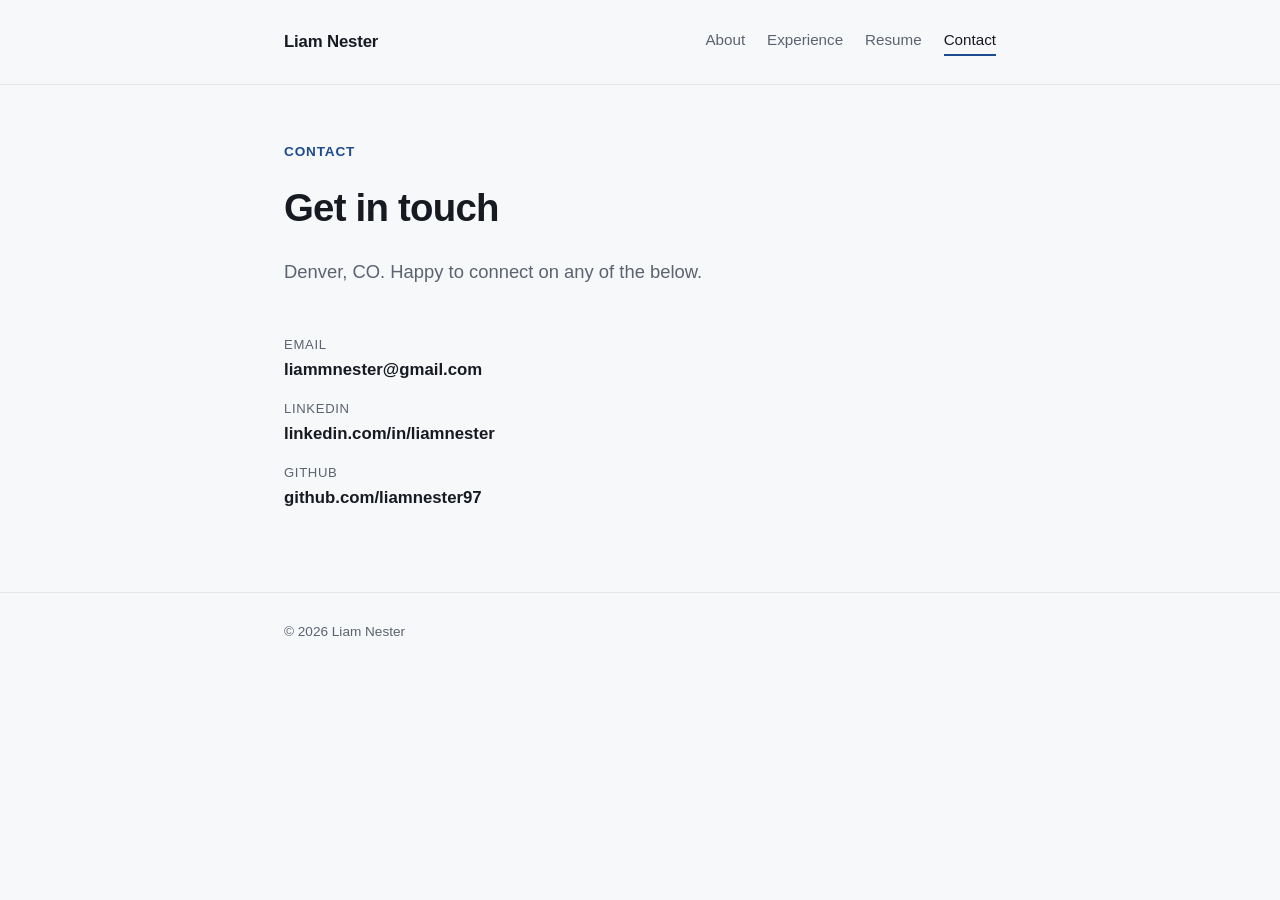
==== contact.html @ c3072cc1 "Initial GitHub Pages site" ====
<!DOCTYPE html>
<html lang="en">
<head>
  <meta charset="UTF-8" />
  <meta name="viewport" content="width=device-width, initial-scale=1.0" />
  <title>Contact — Liam Nester</title>
  <link rel="icon" href="data:image/svg+xml,%3Csvg xmlns=%27http://www.w3.org/2000/svg%27 viewBox=%270 0 100 100%27%3E%3Crect width=%27100%27 height=%27100%27 rx=%2720%27 fill=%27%231d4b8f%27/%3E%3Ctext x=%2750%27 y=%2768%27 font-family=%27Arial,Helvetica,sans-serif%27 font-size=%2752%27 font-weight=%27700%27 fill=%27white%27 text-anchor=%27middle%27%3ELN%3C/text%3E%3C/svg%3E" />
  <link rel="stylesheet" href="style.css" />
</head>
<body>
  <header class="site-header">
    <div class="wrap">
      <a class="brand" href="index.html">Liam Nester</a>
      <nav class="main-nav">
        <a href="index.html">About</a>
        <a href="projects.html">Experience</a>
        <a href="resume.html">Resume</a>
        <a href="contact.html" class="active">Contact</a>
      </nav>
    </div>
  </header>

  <main>
    <div class="wrap">
      <p class="eyebrow">Contact</p>
      <h1>Get in touch</h1>
      <p class="lede">Denver, CO. Happy to connect on any of the below.</p>

      <section>
        <ul class="contact-list">
          <li>
            <span class="label">Email</span>
            <a href="mailto:liammnester@gmail.com">liammnester@gmail.com</a>
          </li>
          <li>
            <span class="label">LinkedIn</span>
            <a href="https://www.linkedin.com/in/liamnester/" target="_blank" rel="noopener">linkedin.com/in/liamnester</a>
          </li>
          <li>
            <span class="label">GitHub</span>
            <a href="https://github.com/liamnester97" target="_blank" rel="noopener">github.com/liamnester97</a>
          </li>
        </ul>
      </section>
    </div>
  </main>

  <footer class="site-footer">
    <div class="wrap">&copy; 2026 Liam Nester</div>
  </footer>
</body>
</html>
---- style.css ----
:root {
  --bg: #f7f8fa;
  --surface: #ffffff;
  --text: #171a21;
  --text-muted: #5b6270;
  --border: #e2e5ea;
  --accent: #1d4b8f;
  --accent-soft: #e4ecf8;
  --max-width: 760px;
}

@media (prefers-color-scheme: dark) {
  :root {
    --bg: #12141a;
    --surface: #191c24;
    --text: #edeff3;
    --text-muted: #9aa0ac;
    --border: #272b35;
    --accent: #6ea3ec;
    --accent-soft: #1c2635;
  }
}

* { box-sizing: border-box; }

html { scroll-behavior: smooth; }

body {
  margin: 0;
  font-family: -apple-system, BlinkMacSystemFont, "Segoe UI", Helvetica, Arial, sans-serif;
  background: var(--bg);
  color: var(--text);
  line-height: 1.6;
  -webkit-font-smoothing: antialiased;
}

.wrap {
  max-width: var(--max-width);
  margin: 0 auto;
  padding: 0 24px;
}

header.site-header {
  border-bottom: 1px solid var(--border);
  padding: 28px 0;
}

header.site-header .wrap {
  display: flex;
  align-items: center;
  justify-content: space-between;
  flex-wrap: wrap;
  gap: 12px;
}

.brand {
  font-weight: 700;
  font-size: 1.05rem;
  text-decoration: none;
  color: var(--text);
  letter-spacing: -0.01em;
}

nav.main-nav {
  display: flex;
  gap: 22px;
}

nav.main-nav a {
  text-decoration: none;
  color: var(--text-muted);
  font-size: 0.95rem;
  font-weight: 500;
  padding-bottom: 2px;
  border-bottom: 2px solid transparent;
  transition: color 0.15s ease, border-color 0.15s ease;
}

nav.main-nav a:hover {
  color: var(--text);
}

nav.main-nav a.active {
  color: var(--text);
  border-bottom-color: var(--accent);
}

main {
  padding: 56px 0 80px;
}

h1 {
  font-size: 2.4rem;
  letter-spacing: -0.02em;
  margin: 0 0 6px;
}

.eyebrow {
  color: var(--accent);
  font-weight: 600;
  font-size: 0.85rem;
  text-transform: uppercase;
  letter-spacing: 0.06em;
  margin: 0 0 14px;
}

.lede {
  font-size: 1.15rem;
  color: var(--text-muted);
  max-width: 58ch;
}

/* Editorial hero (About page) */
.hero {
  display: flex;
  align-items: center;
  gap: 36px;
  padding-top: 8px;
}

.hero-photo {
  flex: 0 0 auto;
  width: 112px;
  height: 112px;
  border-radius: 50%;
  background: var(--accent-soft);
  border: 1px solid var(--border);
  overflow: hidden;
}

.hero-photo img {
  width: 100%;
  height: 100%;
  object-fit: cover;
  display: block;
}

.hero-text h1 {
  font-size: 3rem;
  line-height: 1.05;
  margin-bottom: 10px;
}

.hero-role {
  color: var(--accent);
  font-weight: 600;
  font-size: 1.05rem;
  margin: 0 0 12px;
}

.hero-text .lede {
  margin: 0;
}

@media (max-width: 560px) {
  .hero { gap: 20px; }
  .hero-photo { width: 84px; height: 84px; }
  .hero-text h1 { font-size: 2.2rem; }
}

/* Education rows (lighter than .card) */
.edu-row {
  display: flex;
  align-items: baseline;
  justify-content: space-between;
  gap: 16px;
  padding: 14px 0;
  border-bottom: 1px solid var(--border);
}

.edu-row:last-child { border-bottom: none; }

.edu-row h3 {
  margin: 0;
  font-size: 1rem;
  font-weight: 600;
}

.edu-row .meta {
  color: var(--text-muted);
  font-size: 0.88rem;
  text-align: right;
  white-space: nowrap;
}

@media (max-width: 560px) {
  .edu-row { flex-direction: column; gap: 2px; }
  .edu-row .meta { text-align: left; }
}

.edu-row--stacked {
  flex-direction: column;
  align-items: stretch;
  gap: 10px;
}

.edu-row-top {
  display: flex;
  align-items: baseline;
  justify-content: space-between;
  gap: 16px;
}

.edu-row-top .meta {
  text-align: right;
  white-space: nowrap;
}

.edu-row--stacked .pill-row { margin-top: 0; }

@media (max-width: 560px) {
  .edu-row-top { flex-direction: column; gap: 2px; }
  .edu-row-top .meta { text-align: left; }
}

/* Timeline (Experience page) */
.timeline {
  position: relative;
  padding-left: 28px;
}

.timeline::before {
  content: "";
  position: absolute;
  left: 5px;
  top: 6px;
  bottom: 6px;
  width: 2px;
  background: var(--border);
}

.timeline-item {
  position: relative;
  margin-bottom: 40px;
}

.timeline-item:last-child { margin-bottom: 0; }

.timeline-item::before {
  content: "";
  position: absolute;
  left: -28px;
  top: 6px;
  width: 12px;
  height: 12px;
  border-radius: 50%;
  background: var(--accent);
  border: 2px solid var(--bg);
  box-shadow: 0 0 0 2px var(--accent);
}

.timeline-date {
  color: var(--accent);
  font-weight: 600;
  font-size: 0.85rem;
  text-transform: uppercase;
  letter-spacing: 0.05em;
  margin: 0 0 8px;
}

/* Compact education milestones within the timeline */
.timeline-item--edu::before {
  width: 8px;
  height: 8px;
  left: -26px;
  top: 8px;
  background: var(--bg);
  border: 2px solid var(--accent);
  box-shadow: none;
}

.timeline-item--edu {
  margin-bottom: 24px;
}

.timeline-edu-row {
  display: flex;
  align-items: baseline;
  justify-content: space-between;
  gap: 16px;
}

.timeline-edu-row h3 {
  margin: 0;
  font-size: 0.98rem;
  font-weight: 600;
  color: var(--text-muted);
}

.timeline-edu-row .meta {
  color: var(--text-muted);
  font-size: 0.85rem;
  white-space: nowrap;
}

@media (max-width: 560px) {
  .timeline-edu-row { flex-direction: column; gap: 2px; }
}

section {
  margin-top: 48px;
}

section h2 {
  font-size: 1.05rem;
  text-transform: uppercase;
  letter-spacing: 0.06em;
  color: var(--text-muted);
  border-bottom: 1px solid var(--border);
  padding-bottom: 10px;
  margin-bottom: 20px;
}

.card {
  background: var(--surface);
  border: 1px solid var(--border);
  border-radius: 12px;
  padding: 22px 24px;
  margin-bottom: 16px;
}

.card h3 {
  margin: 0 0 2px;
  font-size: 1.05rem;
}

.card .meta {
  color: var(--text-muted);
  font-size: 0.9rem;
  margin-bottom: 12px;
}

.card ul {
  margin: 0;
  padding-left: 20px;
}

.card li {
  margin-bottom: 6px;
}

.card li:last-child {
  margin-bottom: 0;
}

.pill-row {
  display: flex;
  flex-wrap: wrap;
  gap: 8px;
  margin-top: 8px;
}

.pill {
  background: var(--accent-soft);
  color: var(--accent);
  font-size: 0.82rem;
  font-weight: 600;
  padding: 5px 12px;
  border-radius: 999px;
}

.btn {
  display: inline-block;
  background: var(--accent);
  color: #fff;
  text-decoration: none;
  font-weight: 600;
  padding: 11px 22px;
  border-radius: 8px;
  font-size: 0.95rem;
  transition: opacity 0.15s ease;
}

.btn:hover { opacity: 0.88; }

.btn.secondary {
  background: transparent;
  color: var(--text);
  border: 1px solid var(--border);
}

.contact-list {
  list-style: none;
  padding: 0;
  margin: 0;
  display: flex;
  flex-direction: column;
  gap: 14px;
}

.contact-list a {
  color: var(--text);
  text-decoration: none;
  font-weight: 600;
  font-size: 1.05rem;
}

.contact-list a:hover { color: var(--accent); }

.contact-list .label {
  display: block;
  color: var(--text-muted);
  font-size: 0.82rem;
  text-transform: uppercase;
  letter-spacing: 0.05em;
  margin-bottom: 2px;
}

footer.site-footer {
  border-top: 1px solid var(--border);
  padding: 28px 0 40px;
  color: var(--text-muted);
  font-size: 0.85rem;
}

@media (max-width: 560px) {
  h1 { font-size: 1.9rem; }
  nav.main-nav { gap: 14px; }
}
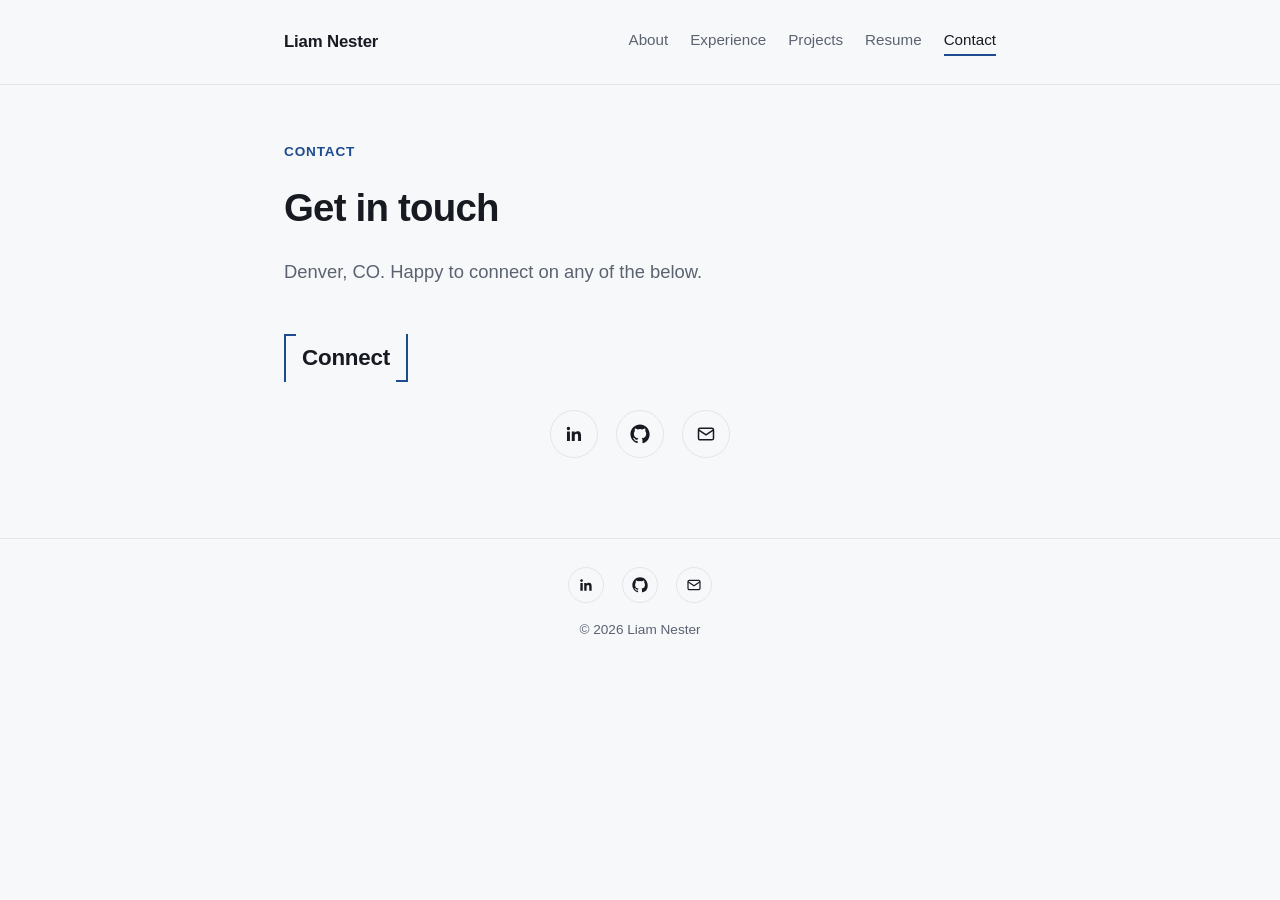
==== commit 24e78e23: "Add Connect icon-links and new Projects page Rename projects.html to experience.html (it was the car" ====
--- a/contact.html
+++ b/contact.html
@@ -13,7 +13,8 @@
       <a class="brand" href="index.html">Liam Nester</a>
       <nav class="main-nav">
         <a href="index.html">About</a>
-        <a href="projects.html">Experience</a>
+        <a href="experience.html">Experience</a>
+        <a href="projects.html">Projects</a>
         <a href="resume.html">Resume</a>
         <a href="contact.html" class="active">Contact</a>
       </nav>
@@ -27,26 +28,37 @@
       <p class="lede">Denver, CO. Happy to connect on any of the below.</p>
 
       <section>
-        <ul class="contact-list">
-          <li>
-            <span class="label">Email</span>
-            <a href="mailto:liammnester@gmail.com">liammnester@gmail.com</a>
-          </li>
-          <li>
-            <span class="label">LinkedIn</span>
-            <a href="https://www.linkedin.com/in/liamnester/" target="_blank" rel="noopener">linkedin.com/in/liamnester</a>
-          </li>
-          <li>
-            <span class="label">GitHub</span>
-            <a href="https://github.com/liamnester97" target="_blank" rel="noopener">github.com/liamnester97</a>
-          </li>
-        </ul>
+        <h2 class="section-label">Connect</h2>
+        <div class="icon-links">
+          <a class="icon-link" href="https://www.linkedin.com/in/liamnester/" target="_blank" rel="noopener" aria-label="LinkedIn">
+            <svg viewBox="0 0 24 24" fill="currentColor" aria-hidden="true"><path d="M20.45 20.45h-3.56v-5.57c0-1.33-.02-3.04-1.85-3.04-1.85 0-2.14 1.45-2.14 2.94v5.67H9.34V9h3.42v1.56h.05c.48-.9 1.64-1.85 3.37-1.85 3.6 0 4.27 2.37 4.27 5.45v6.29zM5.34 7.43a2.07 2.07 0 1 1 0-4.14 2.07 2.07 0 0 1 0 4.14zM7.12 20.45H3.56V9h3.56v11.45z"/></svg>
+          </a>
+          <a class="icon-link" href="https://github.com/liamnester97" target="_blank" rel="noopener" aria-label="GitHub">
+            <svg viewBox="0 0 24 24" fill="currentColor" aria-hidden="true"><path d="M12 .5C5.73.5.5 5.73.5 12c0 5.1 3.29 9.4 7.86 10.94.57.1.79-.25.79-.55 0-.27-.01-1.15-.02-2.08-3.2.7-3.87-1.36-3.87-1.36-.53-1.33-1.29-1.69-1.29-1.69-1.05-.72.08-.71.08-.71 1.17.08 1.78 1.2 1.78 1.2 1.03 1.77 2.7 1.26 3.36.96.1-.75.4-1.26.73-1.55-2.55-.29-5.23-1.28-5.23-5.68 0-1.25.45-2.28 1.19-3.08-.12-.29-.52-1.46.11-3.05 0 0 .97-.31 3.18 1.18a11.06 11.06 0 0 1 5.79 0c2.2-1.49 3.18-1.18 3.18-1.18.63 1.59.23 2.76.11 3.05.74.8 1.19 1.83 1.19 3.08 0 4.41-2.69 5.38-5.25 5.67.41.36.78 1.07.78 2.16 0 1.56-.01 2.82-.01 3.2 0 .31.21.66.8.55A10.52 10.52 0 0 0 23.5 12C23.5 5.73 18.27.5 12 .5z"/></svg>
+          </a>
+          <a class="icon-link" href="mailto:liammnester@gmail.com" aria-label="Email">
+            <svg viewBox="0 0 24 24" fill="none" stroke="currentColor" stroke-width="1.8" aria-hidden="true"><rect x="3" y="5" width="18" height="14" rx="2"/><path d="M3 7l9 6 9-6"/></svg>
+          </a>
+        </div>
       </section>
     </div>
   </main>
 
   <footer class="site-footer">
-    <div class="wrap">&copy; 2026 Liam Nester</div>
+    <div class="wrap">
+      <div class="icon-links icon-links--sm">
+        <a class="icon-link" href="https://www.linkedin.com/in/liamnester/" target="_blank" rel="noopener" aria-label="LinkedIn">
+          <svg viewBox="0 0 24 24" fill="currentColor" aria-hidden="true"><path d="M20.45 20.45h-3.56v-5.57c0-1.33-.02-3.04-1.85-3.04-1.85 0-2.14 1.45-2.14 2.94v5.67H9.34V9h3.42v1.56h.05c.48-.9 1.64-1.85 3.37-1.85 3.6 0 4.27 2.37 4.27 5.45v6.29zM5.34 7.43a2.07 2.07 0 1 1 0-4.14 2.07 2.07 0 0 1 0 4.14zM7.12 20.45H3.56V9h3.56v11.45z"/></svg>
+        </a>
+        <a class="icon-link" href="https://github.com/liamnester97" target="_blank" rel="noopener" aria-label="GitHub">
+          <svg viewBox="0 0 24 24" fill="currentColor" aria-hidden="true"><path d="M12 .5C5.73.5.5 5.73.5 12c0 5.1 3.29 9.4 7.86 10.94.57.1.79-.25.79-.55 0-.27-.01-1.15-.02-2.08-3.2.7-3.87-1.36-3.87-1.36-.53-1.33-1.29-1.69-1.29-1.69-1.05-.72.08-.71.08-.71 1.17.08 1.78 1.2 1.78 1.2 1.03 1.77 2.7 1.26 3.36.96.1-.75.4-1.26.73-1.55-2.55-.29-5.23-1.28-5.23-5.68 0-1.25.45-2.28 1.19-3.08-.12-.29-.52-1.46.11-3.05 0 0 .97-.31 3.18 1.18a11.06 11.06 0 0 1 5.79 0c2.2-1.49 3.18-1.18 3.18-1.18.63 1.59.23 2.76.11 3.05.74.8 1.19 1.83 1.19 3.08 0 4.41-2.69 5.38-5.25 5.67.41.36.78 1.07.78 2.16 0 1.56-.01 2.82-.01 3.2 0 .31.21.66.8.55A10.52 10.52 0 0 0 23.5 12C23.5 5.73 18.27.5 12 .5z"/></svg>
+        </a>
+        <a class="icon-link" href="mailto:liammnester@gmail.com" aria-label="Email">
+          <svg viewBox="0 0 24 24" fill="none" stroke="currentColor" stroke-width="1.8" aria-hidden="true"><rect x="3" y="5" width="18" height="14" rx="2"/><path d="M3 7l9 6 9-6"/></svg>
+        </a>
+      </div>
+      <div>&copy; 2026 Liam Nester</div>
+    </div>
   </footer>
 </body>
 </html>
--- a/style.css
+++ b/style.css
@@ -413,6 +413,91 @@
   font-size: 0.85rem;
 }
 
+footer.site-footer .wrap {
+  display: flex;
+  flex-direction: column;
+  align-items: center;
+  gap: 16px;
+  text-align: center;
+}
+
+/* Bracket-accented section heading (e.g. "Connect") */
+.section-label {
+  display: inline-block;
+  position: relative;
+  margin: 0 0 28px;
+  padding: 6px 18px;
+  font-size: 1.4rem;
+  font-weight: 700;
+  letter-spacing: -0.01em;
+  text-transform: none;
+  color: var(--text);
+  border-bottom: none;
+}
+
+.section-label::before,
+.section-label::after {
+  content: "";
+  position: absolute;
+  top: 0;
+  bottom: 0;
+  width: 10px;
+  border: 2px solid var(--accent);
+}
+
+.section-label::before {
+  left: 0;
+  border-right: none;
+  border-bottom: none;
+}
+
+.section-label::after {
+  right: 0;
+  border-left: none;
+  border-top: none;
+}
+
+/* Circular icon links (Connect section + footer) */
+.icon-links {
+  display: flex;
+  justify-content: center;
+  gap: 18px;
+  flex-wrap: wrap;
+}
+
+.icon-link {
+  display: flex;
+  align-items: center;
+  justify-content: center;
+  width: 48px;
+  height: 48px;
+  border-radius: 50%;
+  border: 1.5px solid var(--border);
+  color: var(--text);
+  transition: border-color 0.15s ease, color 0.15s ease, background 0.15s ease;
+}
+
+.icon-link svg {
+  width: 20px;
+  height: 20px;
+}
+
+.icon-link:hover {
+  border-color: var(--accent);
+  color: var(--accent);
+  background: var(--accent-soft);
+}
+
+.icon-links--sm .icon-link {
+  width: 36px;
+  height: 36px;
+}
+
+.icon-links--sm .icon-link svg {
+  width: 16px;
+  height: 16px;
+}
+
 @media (max-width: 560px) {
   h1 { font-size: 1.9rem; }
   nav.main-nav { gap: 14px; }
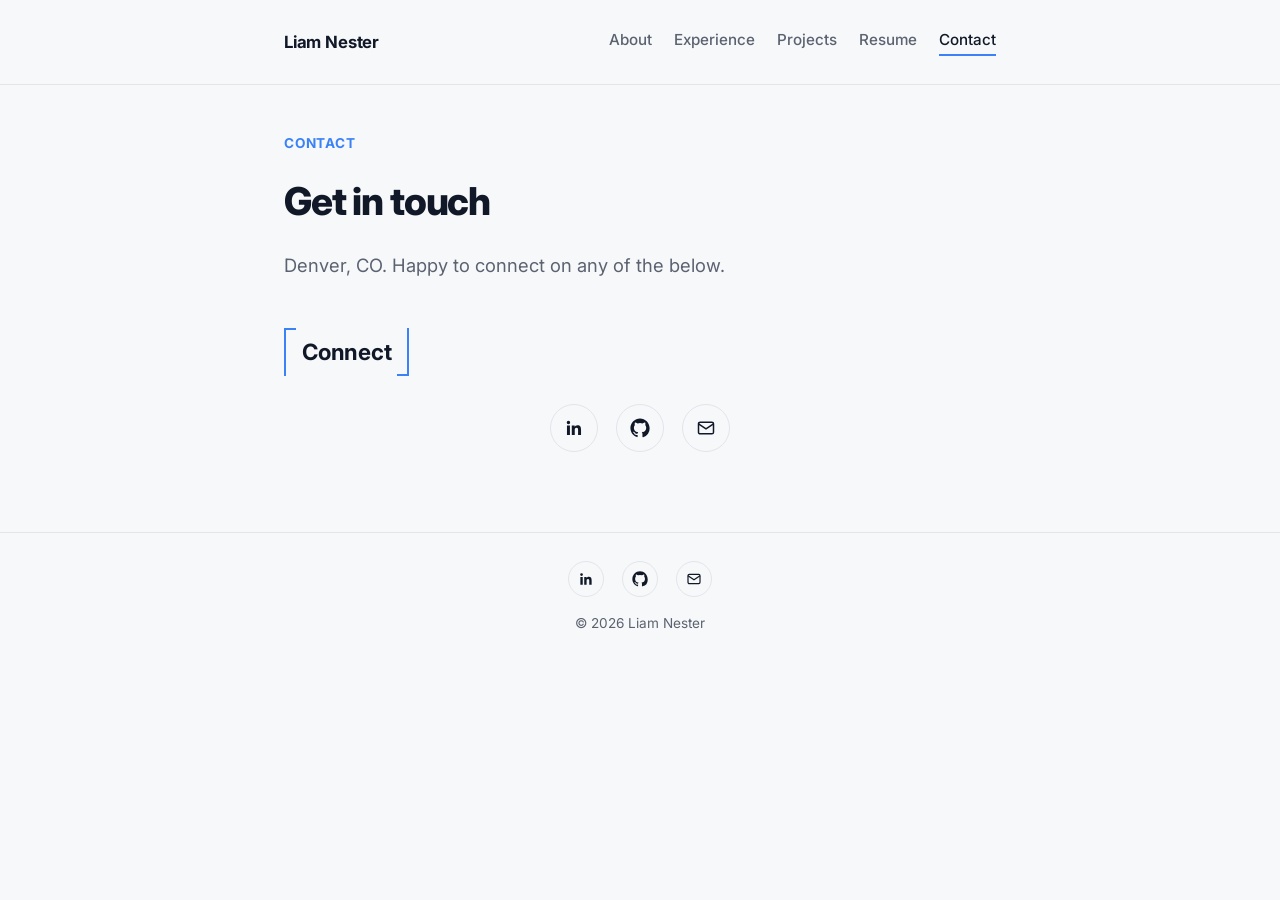
==== commit 9cc7e24c: "Apply Premium design system: Inter typography, blue/purple gradient accents Switches to Inter font, " ====
--- a/contact.html
+++ b/contact.html
@@ -3,6 +3,9 @@
 <head>
   <meta charset="UTF-8" />
   <meta name="viewport" content="width=device-width, initial-scale=1.0" />
+  <link rel="preconnect" href="https://fonts.googleapis.com" />
+  <link rel="preconnect" href="https://fonts.gstatic.com" crossorigin />
+  <link href="https://fonts.googleapis.com/css2?family=Inter:wght@400;500;600;700;800&display=swap" rel="stylesheet" />
   <title>Contact — Liam Nester</title>
   <link rel="icon" href="data:image/svg+xml,%3Csvg xmlns=%27http://www.w3.org/2000/svg%27 viewBox=%270 0 100 100%27%3E%3Crect width=%27100%27 height=%27100%27 rx=%2720%27 fill=%27%231d4b8f%27/%3E%3Ctext x=%2750%27 y=%2768%27 font-family=%27Arial,Helvetica,sans-serif%27 font-size=%2752%27 font-weight=%27700%27 fill=%27white%27 text-anchor=%27middle%27%3ELN%3C/text%3E%3C/svg%3E" />
   <link rel="stylesheet" href="style.css" />
--- a/style.css
+++ b/style.css
@@ -1,11 +1,12 @@
 :root {
   --bg: #f7f8fa;
   --surface: #ffffff;
-  --text: #171a21;
+  --text: #111827;
   --text-muted: #5b6270;
   --border: #e2e5ea;
-  --accent: #1d4b8f;
-  --accent-soft: #e4ecf8;
+  --accent: #3B82F6;
+  --accent-2: #8B5CF6;
+  --accent-soft: #eaf1fe;
   --max-width: 760px;
 }
 
@@ -17,7 +18,8 @@
     --text-muted: #9aa0ac;
     --border: #272b35;
     --accent: #6ea3ec;
-    --accent-soft: #1c2635;
+    --accent-2: #a78bfa;
+    --accent-soft: #1c2740;
   }
 }
 
@@ -27,7 +29,7 @@
 
 body {
   margin: 0;
-  font-family: -apple-system, BlinkMacSystemFont, "Segoe UI", Helvetica, Arial, sans-serif;
+  font-family: "Inter", -apple-system, BlinkMacSystemFont, "Segoe UI", Helvetica, Arial, sans-serif;
   background: var(--bg);
   color: var(--text);
   line-height: 1.6;
@@ -86,22 +88,23 @@
 }
 
 main {
-  padding: 56px 0 80px;
+  padding: 48px 0 80px;
 }
 
 h1 {
   font-size: 2.4rem;
-  letter-spacing: -0.02em;
-  margin: 0 0 6px;
+  font-weight: 800;
+  letter-spacing: -0.03em;
+  margin: 0 0 8px;
 }
 
 .eyebrow {
   color: var(--accent);
-  font-weight: 600;
+  font-weight: 700;
   font-size: 0.85rem;
   text-transform: uppercase;
   letter-spacing: 0.06em;
-  margin: 0 0 14px;
+  margin: 0 0 16px;
 }
 
 .lede {
@@ -114,7 +117,7 @@
 .hero {
   display: flex;
   align-items: center;
-  gap: 36px;
+  gap: 32px;
   padding-top: 8px;
 }
 
@@ -123,27 +126,30 @@
   width: 112px;
   height: 112px;
   border-radius: 50%;
-  background: var(--accent-soft);
-  border: 1px solid var(--border);
-  overflow: hidden;
+  padding: 3px;
+  background: linear-gradient(135deg, var(--accent), var(--accent-2));
 }
 
 .hero-photo img {
   width: 100%;
   height: 100%;
+  border-radius: 50%;
+  border: 3px solid var(--surface);
   object-fit: cover;
   display: block;
 }
 
 .hero-text h1 {
   font-size: 3rem;
+  font-weight: 800;
   line-height: 1.05;
-  margin-bottom: 10px;
+  letter-spacing: -0.03em;
+  margin-bottom: 8px;
 }
 
 .hero-role {
   color: var(--accent);
-  font-weight: 600;
+  font-weight: 700;
   font-size: 1.05rem;
   margin: 0 0 12px;
 }
@@ -303,25 +309,27 @@
 
 section h2 {
   font-size: 1.05rem;
+  font-weight: 700;
   text-transform: uppercase;
   letter-spacing: 0.06em;
   color: var(--text-muted);
   border-bottom: 1px solid var(--border);
-  padding-bottom: 10px;
-  margin-bottom: 20px;
+  padding-bottom: 8px;
+  margin-bottom: 16px;
 }
 
 .card {
   background: var(--surface);
   border: 1px solid var(--border);
   border-radius: 12px;
-  padding: 22px 24px;
+  padding: 24px;
   margin-bottom: 16px;
 }
 
 .card h3 {
-  margin: 0 0 2px;
+  margin: 0 0 4px;
   font-size: 1.05rem;
+  font-weight: 700;
 }
 
 .card .meta {
@@ -355,17 +363,17 @@
   color: var(--accent);
   font-size: 0.82rem;
   font-weight: 600;
-  padding: 5px 12px;
+  padding: 4px 12px;
   border-radius: 999px;
 }
 
 .btn {
   display: inline-block;
-  background: var(--accent);
+  background: linear-gradient(135deg, var(--accent), var(--accent-2));
   color: #fff;
   text-decoration: none;
   font-weight: 600;
-  padding: 11px 22px;
+  padding: 12px 24px;
   border-radius: 8px;
   font-size: 0.95rem;
   transition: opacity 0.15s ease;
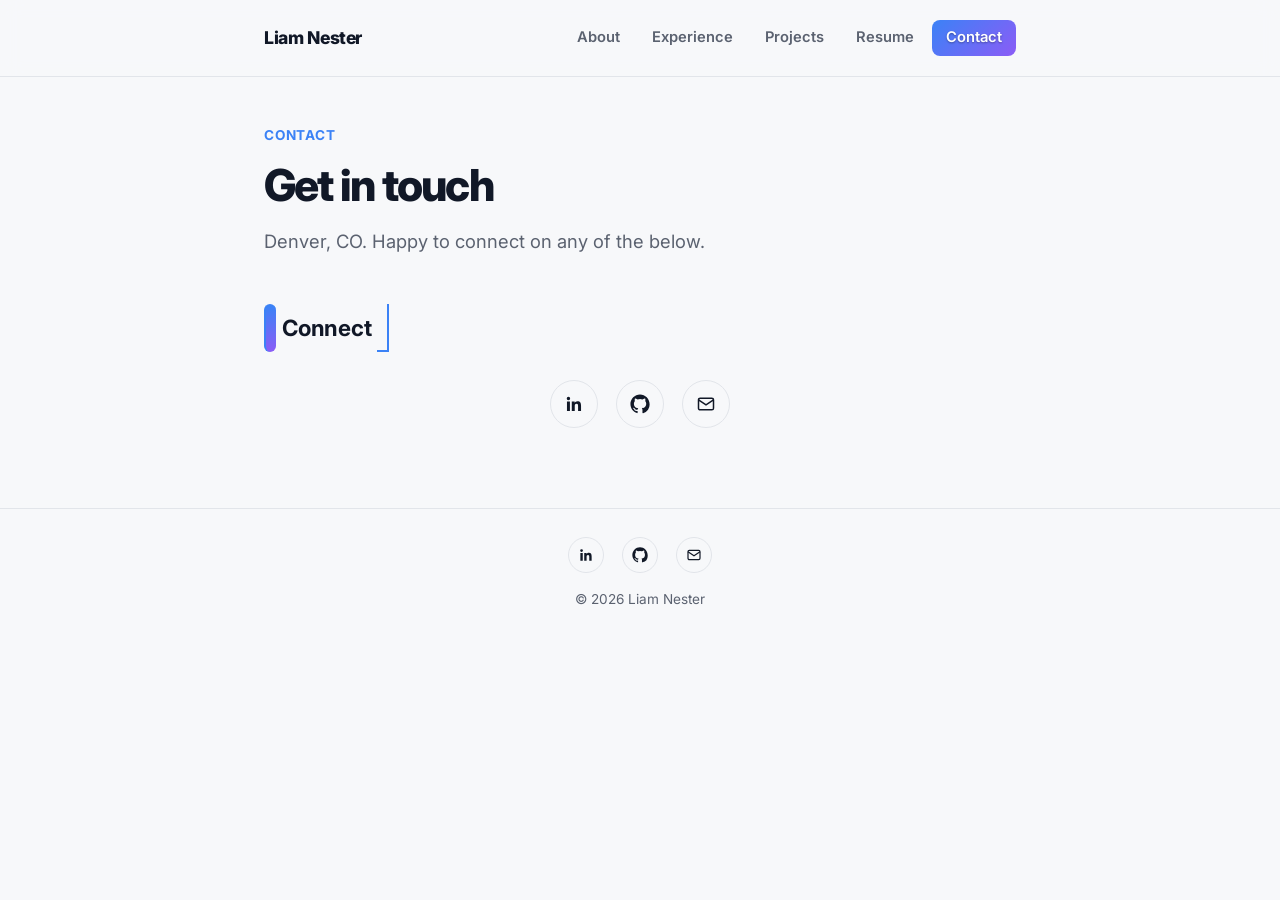
==== commit 7d2c85d4: "Site cleanup: SEO metadata, dead CSS removal, nav pill redesign, content polish Adds meta descriptio" ====
--- a/contact.html
+++ b/contact.html
@@ -6,8 +6,19 @@
   <link rel="preconnect" href="https://fonts.googleapis.com" />
   <link rel="preconnect" href="https://fonts.gstatic.com" crossorigin />
   <link href="https://fonts.googleapis.com/css2?family=Inter:wght@400;500;600;700;800&display=swap" rel="stylesheet" />
-  <title>Contact — Liam Nester</title>
-  <link rel="icon" href="data:image/svg+xml,%3Csvg xmlns=%27http://www.w3.org/2000/svg%27 viewBox=%270 0 100 100%27%3E%3Crect width=%27100%27 height=%27100%27 rx=%2720%27 fill=%27%231d4b8f%27/%3E%3Ctext x=%2750%27 y=%2768%27 font-family=%27Arial,Helvetica,sans-serif%27 font-size=%2752%27 font-weight=%27700%27 fill=%27white%27 text-anchor=%27middle%27%3ELN%3C/text%3E%3C/svg%3E" />
+  <title>Contact | Liam Nester</title>
+  <meta name="description" content="Get in touch with Liam Nester, an aerospace project engineer based in Denver, CO." />
+  <link rel="canonical" href="https://liamnester97.github.io/contact.html" />
+  <meta property="og:type" content="website" />
+  <meta property="og:title" content="Contact | Liam Nester" />
+  <meta property="og:description" content="Get in touch with Liam Nester, an aerospace project engineer based in Denver, CO." />
+  <meta property="og:url" content="https://liamnester97.github.io/contact.html" />
+  <meta property="og:image" content="https://liamnester97.github.io/assets/images/headshot.jpg" />
+  <meta name="twitter:card" content="summary_large_image" />
+  <meta name="twitter:title" content="Contact | Liam Nester" />
+  <meta name="twitter:description" content="Get in touch with Liam Nester, an aerospace project engineer based in Denver, CO." />
+  <meta name="twitter:image" content="https://liamnester97.github.io/assets/images/headshot.jpg" />
+  <link rel="icon" href="assets/favicon.svg" type="image/svg+xml" />
   <link rel="stylesheet" href="style.css" />
 </head>
 <body>
@@ -33,10 +44,10 @@
       <section>
         <h2 class="section-label">Connect</h2>
         <div class="icon-links">
-          <a class="icon-link" href="https://www.linkedin.com/in/liamnester/" target="_blank" rel="noopener" aria-label="LinkedIn">
+          <a class="icon-link" href="https://www.linkedin.com/in/liamnester/" target="_blank" rel="noopener noreferrer" aria-label="LinkedIn">
             <svg viewBox="0 0 24 24" fill="currentColor" aria-hidden="true"><path d="M20.45 20.45h-3.56v-5.57c0-1.33-.02-3.04-1.85-3.04-1.85 0-2.14 1.45-2.14 2.94v5.67H9.34V9h3.42v1.56h.05c.48-.9 1.64-1.85 3.37-1.85 3.6 0 4.27 2.37 4.27 5.45v6.29zM5.34 7.43a2.07 2.07 0 1 1 0-4.14 2.07 2.07 0 0 1 0 4.14zM7.12 20.45H3.56V9h3.56v11.45z"/></svg>
           </a>
-          <a class="icon-link" href="https://github.com/liamnester97" target="_blank" rel="noopener" aria-label="GitHub">
+          <a class="icon-link" href="https://github.com/liamnester97" target="_blank" rel="noopener noreferrer" aria-label="GitHub">
             <svg viewBox="0 0 24 24" fill="currentColor" aria-hidden="true"><path d="M12 .5C5.73.5.5 5.73.5 12c0 5.1 3.29 9.4 7.86 10.94.57.1.79-.25.79-.55 0-.27-.01-1.15-.02-2.08-3.2.7-3.87-1.36-3.87-1.36-.53-1.33-1.29-1.69-1.29-1.69-1.05-.72.08-.71.08-.71 1.17.08 1.78 1.2 1.78 1.2 1.03 1.77 2.7 1.26 3.36.96.1-.75.4-1.26.73-1.55-2.55-.29-5.23-1.28-5.23-5.68 0-1.25.45-2.28 1.19-3.08-.12-.29-.52-1.46.11-3.05 0 0 .97-.31 3.18 1.18a11.06 11.06 0 0 1 5.79 0c2.2-1.49 3.18-1.18 3.18-1.18.63 1.59.23 2.76.11 3.05.74.8 1.19 1.83 1.19 3.08 0 4.41-2.69 5.38-5.25 5.67.41.36.78 1.07.78 2.16 0 1.56-.01 2.82-.01 3.2 0 .31.21.66.8.55A10.52 10.52 0 0 0 23.5 12C23.5 5.73 18.27.5 12 .5z"/></svg>
           </a>
           <a class="icon-link" href="mailto:liammnester@gmail.com" aria-label="Email">
@@ -50,10 +61,10 @@
   <footer class="site-footer">
     <div class="wrap">
       <div class="icon-links icon-links--sm">
-        <a class="icon-link" href="https://www.linkedin.com/in/liamnester/" target="_blank" rel="noopener" aria-label="LinkedIn">
+        <a class="icon-link" href="https://www.linkedin.com/in/liamnester/" target="_blank" rel="noopener noreferrer" aria-label="LinkedIn">
           <svg viewBox="0 0 24 24" fill="currentColor" aria-hidden="true"><path d="M20.45 20.45h-3.56v-5.57c0-1.33-.02-3.04-1.85-3.04-1.85 0-2.14 1.45-2.14 2.94v5.67H9.34V9h3.42v1.56h.05c.48-.9 1.64-1.85 3.37-1.85 3.6 0 4.27 2.37 4.27 5.45v6.29zM5.34 7.43a2.07 2.07 0 1 1 0-4.14 2.07 2.07 0 0 1 0 4.14zM7.12 20.45H3.56V9h3.56v11.45z"/></svg>
         </a>
-        <a class="icon-link" href="https://github.com/liamnester97" target="_blank" rel="noopener" aria-label="GitHub">
+        <a class="icon-link" href="https://github.com/liamnester97" target="_blank" rel="noopener noreferrer" aria-label="GitHub">
           <svg viewBox="0 0 24 24" fill="currentColor" aria-hidden="true"><path d="M12 .5C5.73.5.5 5.73.5 12c0 5.1 3.29 9.4 7.86 10.94.57.1.79-.25.79-.55 0-.27-.01-1.15-.02-2.08-3.2.7-3.87-1.36-3.87-1.36-.53-1.33-1.29-1.69-1.29-1.69-1.05-.72.08-.71.08-.71 1.17.08 1.78 1.2 1.78 1.2 1.03 1.77 2.7 1.26 3.36.96.1-.75.4-1.26.73-1.55-2.55-.29-5.23-1.28-5.23-5.68 0-1.25.45-2.28 1.19-3.08-.12-.29-.52-1.46.11-3.05 0 0 .97-.31 3.18 1.18a11.06 11.06 0 0 1 5.79 0c2.2-1.49 3.18-1.18 3.18-1.18.63 1.59.23 2.76.11 3.05.74.8 1.19 1.83 1.19 3.08 0 4.41-2.69 5.38-5.25 5.67.41.36.78 1.07.78 2.16 0 1.56-.01 2.82-.01 3.2 0 .31.21.66.8.55A10.52 10.52 0 0 0 23.5 12C23.5 5.73 18.27.5 12 .5z"/></svg>
         </a>
         <a class="icon-link" href="mailto:liammnester@gmail.com" aria-label="Email">
--- a/style.css
+++ b/style.css
@@ -7,7 +7,11 @@
   --accent: #3B82F6;
   --accent-2: #8B5CF6;
   --accent-soft: #eaf1fe;
-  --max-width: 760px;
+  --accent-gradient: linear-gradient(135deg, var(--accent), var(--accent-2));
+  --accent-gradient-v: linear-gradient(180deg, var(--accent), var(--accent-2));
+  --shadow: 0 1px 2px rgba(17, 24, 39, 0.04), 0 8px 24px rgba(17, 24, 39, 0.06);
+  --shadow-hover: 0 2px 4px rgba(17, 24, 39, 0.05), 0 16px 32px rgba(17, 24, 39, 0.1);
+  --max-width: 800px;
 }
 
 @media (prefers-color-scheme: dark) {
@@ -20,6 +24,8 @@
     --accent: #6ea3ec;
     --accent-2: #a78bfa;
     --accent-soft: #1c2740;
+    --shadow: 0 1px 2px rgba(0, 0, 0, 0.2), 0 8px 24px rgba(0, 0, 0, 0.28);
+    --shadow-hover: 0 2px 4px rgba(0, 0, 0, 0.25), 0 16px 32px rgba(0, 0, 0, 0.35);
   }
 }
 
@@ -43,8 +49,14 @@
 }
 
 header.site-header {
+  position: sticky;
+  top: 0;
+  z-index: 10;
+  background: color-mix(in srgb, var(--bg) 82%, transparent);
+  backdrop-filter: blur(10px);
+  -webkit-backdrop-filter: blur(10px);
   border-bottom: 1px solid var(--border);
-  padding: 28px 0;
+  padding: 20px 0;
 }
 
 header.site-header .wrap {
@@ -56,35 +68,38 @@
 }
 
 .brand {
-  font-weight: 700;
-  font-size: 1.05rem;
+  font-weight: 800;
+  font-size: 1.1rem;
   text-decoration: none;
   color: var(--text);
-  letter-spacing: -0.01em;
+  letter-spacing: -0.02em;
 }
 
 nav.main-nav {
   display: flex;
-  gap: 22px;
+  flex-wrap: wrap;
+  gap: 4px;
 }
 
 nav.main-nav a {
   text-decoration: none;
   color: var(--text-muted);
-  font-size: 0.95rem;
-  font-weight: 500;
-  padding-bottom: 2px;
-  border-bottom: 2px solid transparent;
-  transition: color 0.15s ease, border-color 0.15s ease;
+  font-size: 0.92rem;
+  font-weight: 600;
+  padding: 6px 14px;
+  border-radius: 8px;
+  transition: color 0.15s ease, background 0.15s ease;
 }
 
 nav.main-nav a:hover {
   color: var(--text);
+  background: var(--accent-soft);
 }
 
 nav.main-nav a.active {
-  color: var(--text);
-  border-bottom-color: var(--accent);
+  color: #fff;
+  background: var(--accent-gradient);
+  text-shadow: 0 1px 2px rgba(0, 0, 0, 0.35);
 }
 
 main {
@@ -92,9 +107,10 @@
 }
 
 h1 {
-  font-size: 2.4rem;
+  font-size: 2.75rem;
   font-weight: 800;
-  letter-spacing: -0.03em;
+  letter-spacing: -0.04em;
+  line-height: 1.05;
   margin: 0 0 8px;
 }
 
@@ -123,35 +139,40 @@
 
 .hero-photo {
   flex: 0 0 auto;
-  width: 112px;
-  height: 112px;
+  width: 128px;
+  height: 128px;
   border-radius: 50%;
-  padding: 3px;
-  background: linear-gradient(135deg, var(--accent), var(--accent-2));
+  padding: 4px;
+  background: var(--accent-gradient);
+  box-shadow: var(--shadow);
 }
 
 .hero-photo img {
   width: 100%;
   height: 100%;
   border-radius: 50%;
-  border: 3px solid var(--surface);
+  border: 4px solid var(--surface);
   object-fit: cover;
   display: block;
 }
 
 .hero-text h1 {
-  font-size: 3rem;
+  font-size: 3.4rem;
   font-weight: 800;
-  line-height: 1.05;
-  letter-spacing: -0.03em;
-  margin-bottom: 8px;
+  line-height: 1.02;
+  letter-spacing: -0.04em;
+  margin-bottom: 10px;
 }
 
 .hero-role {
-  color: var(--accent);
-  font-weight: 700;
-  font-size: 1.05rem;
-  margin: 0 0 12px;
+  display: inline-block;
+  background: var(--accent-gradient);
+  -webkit-background-clip: text;
+  background-clip: text;
+  color: transparent;
+  font-weight: 800;
+  font-size: 1.1rem;
+  margin: 0 0 14px;
 }
 
 .hero-text .lede {
@@ -192,31 +213,6 @@
 @media (max-width: 560px) {
   .edu-row { flex-direction: column; gap: 2px; }
   .edu-row .meta { text-align: left; }
-}
-
-.edu-row--stacked {
-  flex-direction: column;
-  align-items: stretch;
-  gap: 10px;
-}
-
-.edu-row-top {
-  display: flex;
-  align-items: baseline;
-  justify-content: space-between;
-  gap: 16px;
-}
-
-.edu-row-top .meta {
-  text-align: right;
-  white-space: nowrap;
-}
-
-.edu-row--stacked .pill-row { margin-top: 0; }
-
-@media (max-width: 560px) {
-  .edu-row-top { flex-direction: column; gap: 2px; }
-  .edu-row-top .meta { text-align: left; }
 }
 
 /* Timeline (Experience page) */
@@ -250,7 +246,7 @@
   width: 12px;
   height: 12px;
   border-radius: 50%;
-  background: var(--accent);
+  background: var(--accent-gradient);
   border: 2px solid var(--bg);
   box-shadow: 0 0 0 2px var(--accent);
 }
@@ -308,22 +304,40 @@
 }
 
 section h2 {
-  font-size: 1.05rem;
+  position: relative;
+  font-size: 0.8rem;
   font-weight: 700;
   text-transform: uppercase;
-  letter-spacing: 0.06em;
-  color: var(--text-muted);
-  border-bottom: 1px solid var(--border);
-  padding-bottom: 8px;
-  margin-bottom: 16px;
+  letter-spacing: 0.08em;
+  color: var(--text-muted);
+  padding-left: 16px;
+  margin-bottom: 20px;
+}
+
+section h2::before {
+  content: "";
+  position: absolute;
+  left: 0;
+  top: 2px;
+  bottom: 2px;
+  width: 4px;
+  border-radius: 999px;
+  background: var(--accent-gradient-v);
 }
 
 .card {
   background: var(--surface);
   border: 1px solid var(--border);
-  border-radius: 12px;
+  border-radius: 16px;
   padding: 24px;
   margin-bottom: 16px;
+  box-shadow: var(--shadow);
+  transition: box-shadow 0.2s ease, transform 0.2s ease;
+}
+
+.card:hover {
+  box-shadow: var(--shadow-hover);
+  transform: translateY(-2px);
 }
 
 .card h3 {
@@ -365,53 +379,6 @@
   font-weight: 600;
   padding: 4px 12px;
   border-radius: 999px;
-}
-
-.btn {
-  display: inline-block;
-  background: linear-gradient(135deg, var(--accent), var(--accent-2));
-  color: #fff;
-  text-decoration: none;
-  font-weight: 600;
-  padding: 12px 24px;
-  border-radius: 8px;
-  font-size: 0.95rem;
-  transition: opacity 0.15s ease;
-}
-
-.btn:hover { opacity: 0.88; }
-
-.btn.secondary {
-  background: transparent;
-  color: var(--text);
-  border: 1px solid var(--border);
-}
-
-.contact-list {
-  list-style: none;
-  padding: 0;
-  margin: 0;
-  display: flex;
-  flex-direction: column;
-  gap: 14px;
-}
-
-.contact-list a {
-  color: var(--text);
-  text-decoration: none;
-  font-weight: 600;
-  font-size: 1.05rem;
-}
-
-.contact-list a:hover { color: var(--accent); }
-
-.contact-list .label {
-  display: block;
-  color: var(--text-muted);
-  font-size: 0.82rem;
-  text-transform: uppercase;
-  letter-spacing: 0.05em;
-  margin-bottom: 2px;
 }
 
 footer.site-footer {
@@ -482,7 +449,7 @@
   border-radius: 50%;
   border: 1.5px solid var(--border);
   color: var(--text);
-  transition: border-color 0.15s ease, color 0.15s ease, background 0.15s ease;
+  transition: border-color 0.15s ease, color 0.15s ease, background 0.15s ease, transform 0.15s ease;
 }
 
 .icon-link svg {
@@ -491,9 +458,10 @@
 }
 
 .icon-link:hover {
-  border-color: var(--accent);
-  color: var(--accent);
-  background: var(--accent-soft);
+  border-color: transparent;
+  color: #fff;
+  background: var(--accent-gradient);
+  transform: translateY(-2px);
 }
 
 .icon-links--sm .icon-link {
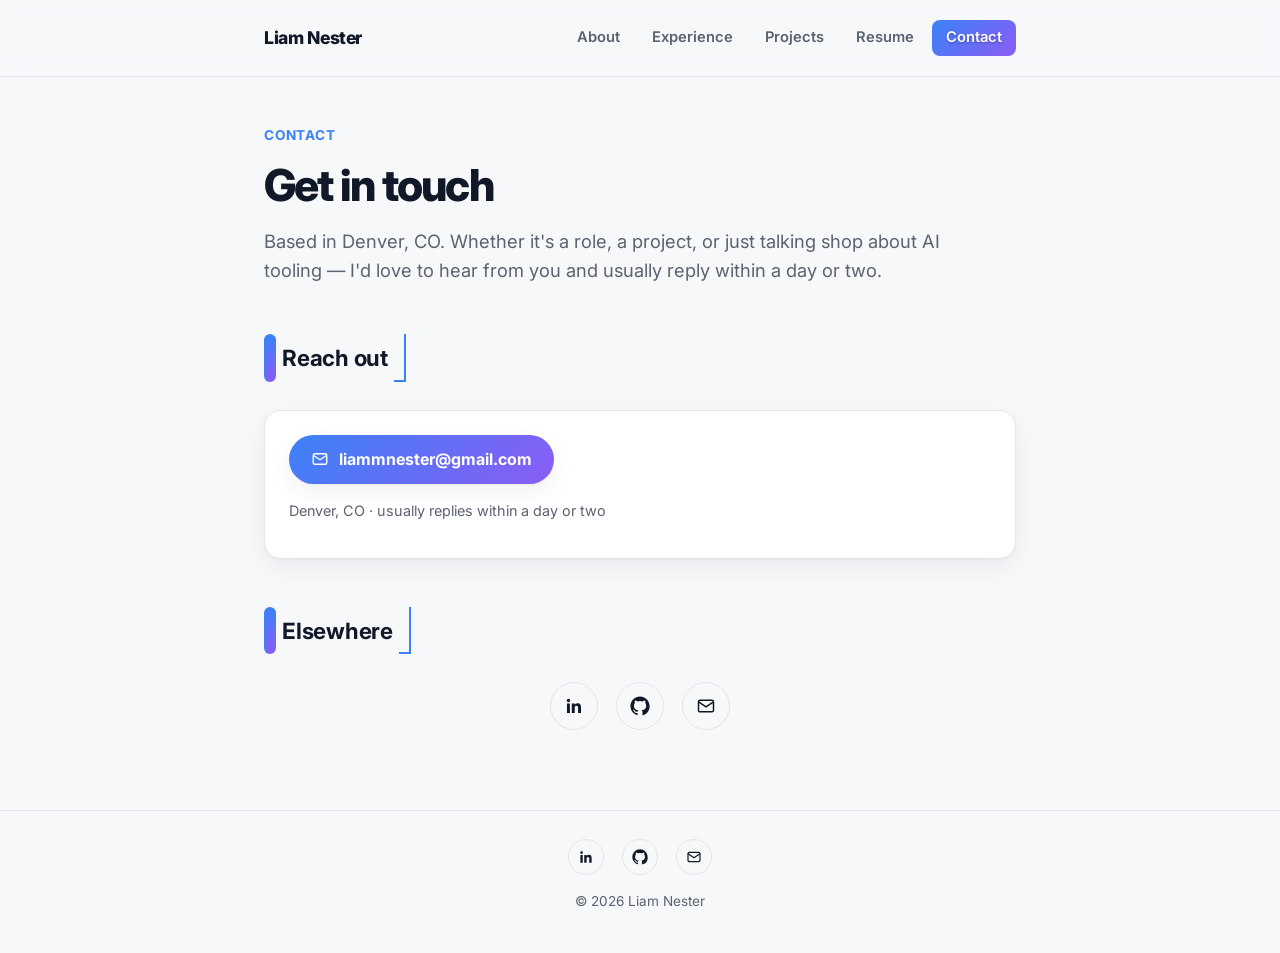
==== commit 066d0964: "Update resume, projects, and contact for Blue Origin Lunar AI application Tailor resume Work Experie" ====
--- a/contact.html
+++ b/contact.html
@@ -39,10 +39,21 @@
     <div class="wrap">
       <p class="eyebrow">Contact</p>
       <h1>Get in touch</h1>
-      <p class="lede">Denver, CO. Happy to connect on any of the below.</p>
+      <p class="lede">Based in Denver, CO. Whether it's a role, a project, or just talking shop about AI tooling &mdash; I'd love to hear from you and usually reply within a day or two.</p>
 
       <section>
-        <h2 class="section-label">Connect</h2>
+        <h2 class="section-label">Reach out</h2>
+        <div class="card">
+          <a class="btn-primary" href="mailto:liammnester@gmail.com">
+            <svg viewBox="0 0 24 24" fill="none" stroke="currentColor" stroke-width="1.8" aria-hidden="true"><rect x="3" y="5" width="18" height="14" rx="2"/><path d="M3 7l9 6 9-6"/></svg>
+            liammnester@gmail.com
+          </a>
+          <p class="meta">Denver, CO &middot; usually replies within a day or two</p>
+        </div>
+      </section>
+
+      <section>
+        <h2 class="section-label">Elsewhere</h2>
         <div class="icon-links">
           <a class="icon-link" href="https://www.linkedin.com/in/liamnester/" target="_blank" rel="noopener noreferrer" aria-label="LinkedIn">
             <svg viewBox="0 0 24 24" fill="currentColor" aria-hidden="true"><path d="M20.45 20.45h-3.56v-5.57c0-1.33-.02-3.04-1.85-3.04-1.85 0-2.14 1.45-2.14 2.94v5.67H9.34V9h3.42v1.56h.05c.48-.9 1.64-1.85 3.37-1.85 3.6 0 4.27 2.37 4.27 5.45v6.29zM5.34 7.43a2.07 2.07 0 1 1 0-4.14 2.07 2.07 0 0 1 0 4.14zM7.12 20.45H3.56V9h3.56v11.45z"/></svg>
--- a/style.css
+++ b/style.css
@@ -381,6 +381,141 @@
   border-radius: 999px;
 }
 
+.pill--status {
+  background: transparent;
+  color: var(--text-muted);
+  border: 1px solid var(--border);
+}
+
+.pill--status-live {
+  background: var(--accent-soft);
+  color: var(--accent);
+  border-color: transparent;
+}
+
+.btn-primary {
+  display: inline-flex;
+  align-items: center;
+  gap: 10px;
+  background: var(--accent-gradient);
+  color: #fff;
+  font-weight: 700;
+  font-size: 1rem;
+  padding: 12px 22px;
+  border-radius: 999px;
+  text-decoration: none;
+  box-shadow: var(--shadow);
+  transition: box-shadow 0.2s ease, transform 0.2s ease;
+}
+
+.btn-primary:hover {
+  box-shadow: var(--shadow-hover);
+  transform: translateY(-1px);
+}
+
+.btn-primary svg {
+  width: 18px;
+  height: 18px;
+  flex-shrink: 0;
+}
+
+.card-thumb {
+  width: 100%;
+  height: 200px;
+  border-radius: 10px;
+  margin-bottom: 16px;
+  background: var(--accent-gradient);
+  opacity: 0.85;
+  object-fit: cover;
+  object-position: center;
+  display: block;
+}
+
+.card-thumb-row {
+  display: flex;
+  flex-wrap: wrap;
+  justify-content: center;
+  gap: 8px;
+  margin-bottom: 16px;
+}
+
+.card-thumb-row img,
+.card-thumb-row .card-thumb {
+  flex: 0 1 auto;
+  width: auto;
+  max-width: 100%;
+  height: 140px;
+  border-radius: 10px;
+  object-fit: contain;
+  background: #0d0f14;
+  display: block;
+  margin-bottom: 0;
+}
+
+.card-thumb-box {
+  width: 100%;
+  height: 200px;
+  border-radius: 10px;
+  margin-bottom: 16px;
+  background: var(--accent-gradient);
+  display: flex;
+  align-items: center;
+  justify-content: center;
+  overflow: hidden;
+}
+
+.card-thumb-box img {
+  max-width: 85%;
+  max-height: 85%;
+  object-fit: contain;
+  background: transparent;
+  border-radius: 0;
+  display: block;
+}
+
+.card-thumb-row--boxed {
+  align-items: stretch;
+  gap: 0;
+  background: var(--accent-gradient);
+  border-radius: 10px;
+  overflow: hidden;
+}
+
+.card-thumb-row--boxed .card-thumb-box {
+  flex: 1 1 0;
+  margin-bottom: 0;
+  border-radius: 0;
+  background: transparent;
+}
+
+.skills-label {
+  color: var(--text-muted);
+  font-size: 0.9rem;
+  font-weight: 600;
+  margin: 0 0 12px;
+}
+
+.skills-row {
+  margin-bottom: 32px;
+}
+
+.card-links {
+  display: flex;
+  gap: 16px;
+  margin: 12px 0 0;
+}
+
+.card-links a {
+  color: var(--accent);
+  font-weight: 600;
+  font-size: 0.9rem;
+  text-decoration: none;
+}
+
+.card-links a:hover {
+  text-decoration: underline;
+}
+
 footer.site-footer {
   border-top: 1px solid var(--border);
   padding: 28px 0 40px;
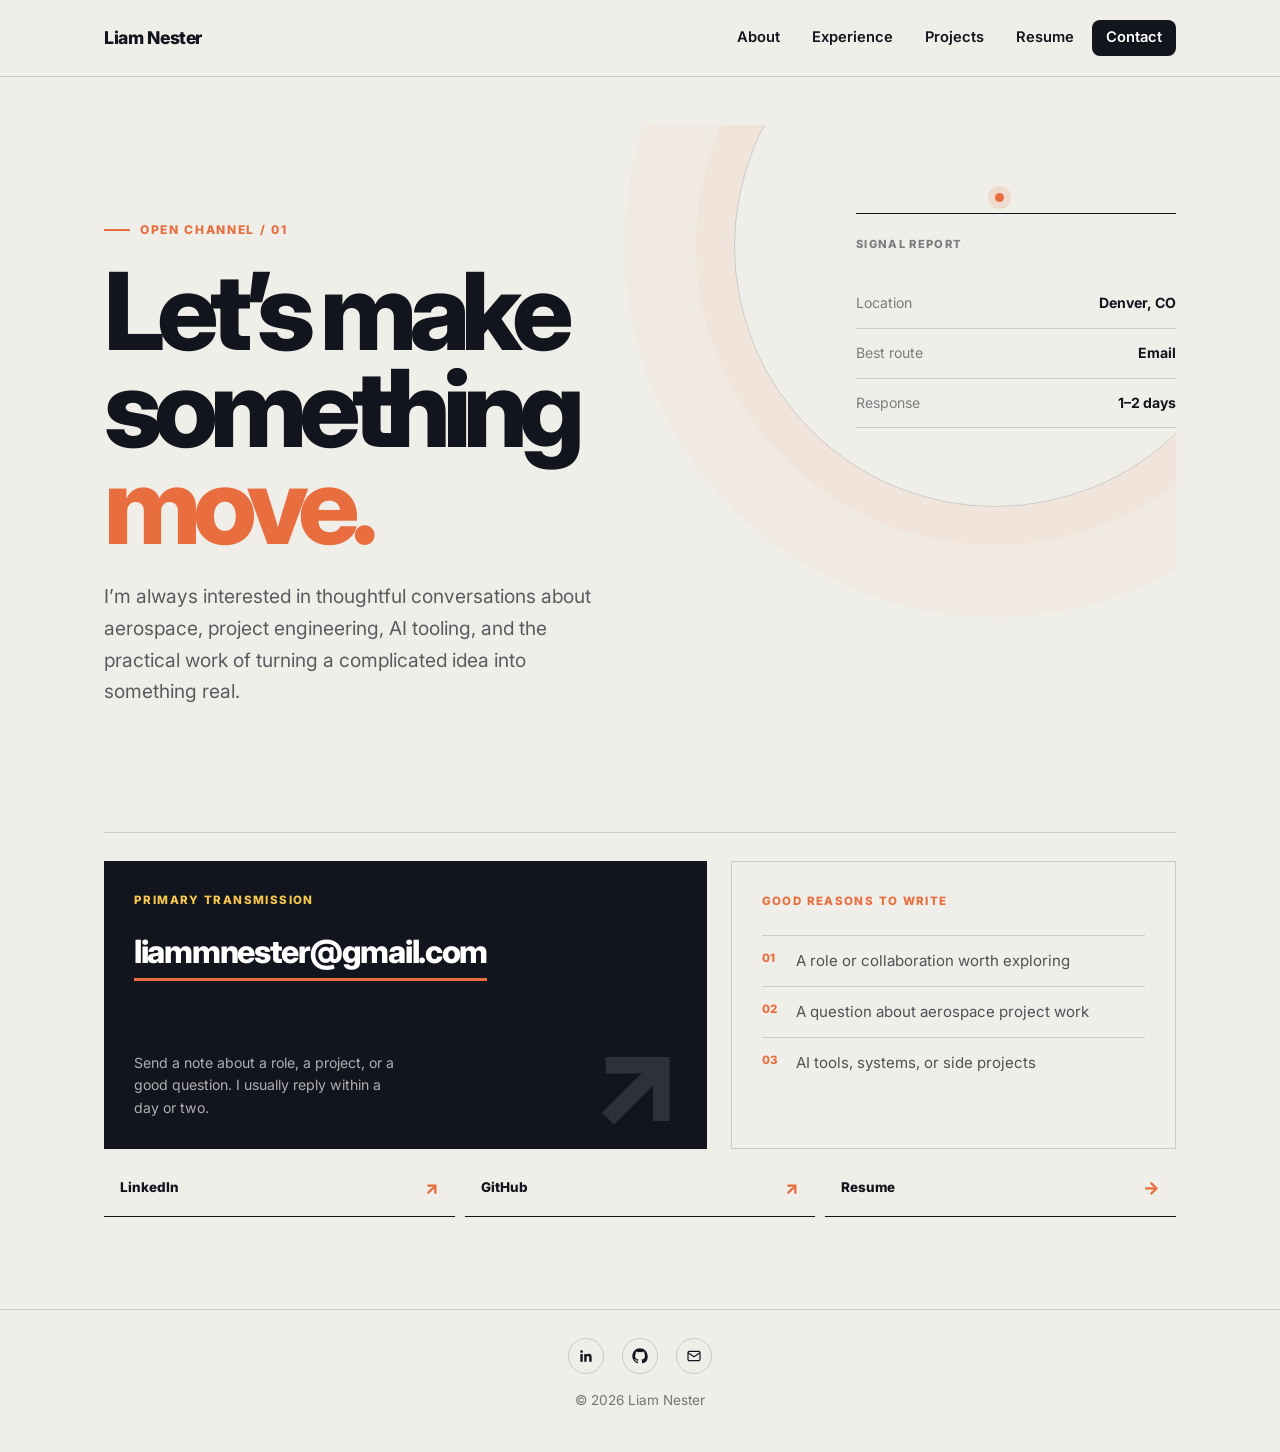
==== commit a349c000: "Redesign contact page" ====
--- a/contact.html
+++ b/contact.html
@@ -20,57 +20,386 @@
   <meta name="twitter:image" content="https://liamnester97.github.io/assets/images/headshot.jpg" />
   <link rel="icon" href="assets/favicon.svg" type="image/svg+xml" />
   <link rel="stylesheet" href="style.css" />
+  <style>
+    .contact-page {
+      --contact-ink: #12151d;
+      --contact-paper: #f0eee8;
+      --contact-orange: #e86e3f;
+      --contact-yellow: #f7c84b;
+      --contact-line: rgba(18, 21, 29, 0.16);
+      color: var(--contact-ink);
+      background: var(--contact-paper);
+      overflow: hidden;
+    }
+
+    .contact-page .site-header,
+    .contact-page .site-footer {
+      background: var(--contact-paper);
+      border-color: var(--contact-line);
+    }
+
+    .contact-page .brand,
+    .contact-page .main-nav a { color: var(--contact-ink); }
+    .contact-page .main-nav a:hover { background: rgba(232, 110, 63, 0.12); }
+    .contact-page .main-nav a.active { background: var(--contact-ink); }
+
+    .contact-page main { padding: 0 0 92px; }
+    .contact-shell { max-width: 1120px; }
+
+    .contact-hero {
+      position: relative;
+      display: grid;
+      grid-template-columns: minmax(0, 1.2fr) minmax(300px, 0.8fr);
+      gap: clamp(40px, 8vw, 112px);
+      align-items: end;
+      min-height: 520px;
+      padding: 88px 0 76px;
+      overflow: hidden;
+    }
+
+    .contact-hero::before {
+      content: "";
+      position: absolute;
+      z-index: 0;
+      top: -140px;
+      right: -80px;
+      width: 520px;
+      height: 520px;
+      border: 1px solid var(--contact-line);
+      border-radius: 50%;
+      box-shadow: 0 0 0 38px rgba(232, 110, 63, 0.05), 0 0 0 110px rgba(232, 110, 63, 0.035);
+    }
+
+    .contact-hero::after {
+      content: "";
+      position: absolute;
+      z-index: 0;
+      top: 68px;
+      right: 172px;
+      width: 9px;
+      height: 9px;
+      background: var(--contact-orange);
+      border-radius: 50%;
+      box-shadow: 0 0 0 7px rgba(232, 110, 63, 0.15);
+    }
+
+    .contact-hero > * { position: relative; z-index: 1; }
+
+    .contact-kicker {
+      display: inline-flex;
+      align-items: center;
+      gap: 10px;
+      margin: 0 0 24px;
+      color: var(--contact-orange);
+      font-size: 0.75rem;
+      font-weight: 800;
+      letter-spacing: 0.14em;
+      text-transform: uppercase;
+    }
+
+    .contact-kicker::before {
+      content: "";
+      width: 26px;
+      height: 2px;
+      background: var(--contact-orange);
+    }
+
+    .contact-title {
+      max-width: 760px;
+      margin: 0;
+      color: var(--contact-ink);
+      font-size: clamp(3.4rem, 8.4vw, 7.6rem);
+      font-weight: 800;
+      letter-spacing: -0.075em;
+      line-height: 0.9;
+    }
+
+    .contact-title em {
+      color: var(--contact-orange);
+      font-style: normal;
+    }
+
+    .contact-intro {
+      max-width: 510px;
+      margin: 28px 0 0;
+      color: rgba(18, 21, 29, 0.68);
+      font-size: clamp(1rem, 1.7vw, 1.2rem);
+      line-height: 1.65;
+    }
+
+    .contact-index {
+      align-self: start;
+      justify-self: end;
+      width: min(100%, 320px);
+      padding-top: 22px;
+      border-top: 1px solid var(--contact-ink);
+    }
+
+    .contact-index-label {
+      margin: 0 0 26px;
+      color: rgba(18, 21, 29, 0.52);
+      font-size: 0.7rem;
+      font-weight: 800;
+      letter-spacing: 0.12em;
+      text-transform: uppercase;
+    }
+
+    .contact-index dl { margin: 0; }
+    .contact-index-row {
+      display: flex;
+      justify-content: space-between;
+      gap: 20px;
+      padding: 13px 0;
+      border-bottom: 1px solid var(--contact-line);
+      font-size: 0.88rem;
+    }
+
+    .contact-index-row dt { color: rgba(18, 21, 29, 0.52); }
+    .contact-index-row dd { margin: 0; font-weight: 700; text-align: right; }
+
+    .contact-lower {
+      display: grid;
+      grid-template-columns: minmax(0, 1.15fr) minmax(260px, 0.85fr);
+      gap: 24px;
+      padding-top: 28px;
+      border-top: 1px solid var(--contact-line);
+    }
+
+    .contact-card {
+      position: relative;
+      display: flex;
+      flex-direction: column;
+      justify-content: space-between;
+      min-height: 288px;
+      padding: 30px;
+      color: #fff;
+      background: var(--contact-ink);
+      overflow: hidden;
+    }
+
+    .contact-card::after {
+      content: "↗";
+      position: absolute;
+      right: 25px;
+      bottom: 8px;
+      color: rgba(255, 255, 255, 0.12);
+      font-size: 8rem;
+      font-weight: 800;
+      line-height: 1;
+    }
+
+    .contact-card-label,
+    .contact-reasons-label {
+      margin: 0 0 24px;
+      font-size: 0.72rem;
+      font-weight: 800;
+      letter-spacing: 0.12em;
+      text-transform: uppercase;
+    }
+
+    .contact-card-label { color: var(--contact-yellow); }
+
+    .contact-email {
+      position: relative;
+      z-index: 1;
+      display: inline-block;
+      width: fit-content;
+      max-width: 100%;
+      color: #fff;
+      font-size: clamp(1.2rem, 2.5vw, 2rem);
+      font-weight: 800;
+      letter-spacing: -0.04em;
+      line-height: 1.1;
+      overflow-wrap: anywhere;
+      text-decoration: none;
+    }
+
+    .contact-email::after {
+      content: "";
+      display: block;
+      height: 3px;
+      margin-top: 9px;
+      background: var(--contact-orange);
+      transform-origin: left;
+      transition: transform 180ms ease;
+    }
+
+    .contact-email:hover::after,
+    .contact-email:focus-visible::after { transform: scaleX(0.55); }
+
+    .contact-response {
+      position: relative;
+      z-index: 1;
+      max-width: 260px;
+      margin: 28px 0 0;
+      color: rgba(255, 255, 255, 0.66);
+      font-size: 0.88rem;
+    }
+
+    .contact-reasons {
+      padding: 30px;
+      border: 1px solid var(--contact-line);
+    }
+
+    .contact-reasons-label { color: var(--contact-orange); }
+    .contact-reasons ul { margin: 0; padding: 0; list-style: none; }
+
+    .contact-reasons li {
+      display: flex;
+      gap: 14px;
+      padding: 13px 0;
+      border-top: 1px solid var(--contact-line);
+      color: rgba(18, 21, 29, 0.72);
+      font-size: 0.94rem;
+    }
+
+    .contact-reasons li::before {
+      content: "0" counter(contact-reason);
+      counter-increment: contact-reason;
+      min-width: 20px;
+      color: var(--contact-orange);
+      font-size: 0.72rem;
+      font-weight: 800;
+    }
+
+    .contact-reasons ul { counter-reset: contact-reason; }
+
+    .contact-links {
+      display: grid;
+      grid-template-columns: repeat(3, 1fr);
+      gap: 10px;
+      margin-top: 10px;
+    }
+
+    .contact-link {
+      display: flex;
+      align-items: center;
+      justify-content: space-between;
+      gap: 12px;
+      min-height: 58px;
+      padding: 0 16px;
+      color: var(--contact-ink);
+      border-bottom: 1px solid var(--contact-ink);
+      font-size: 0.84rem;
+      font-weight: 800;
+      text-decoration: none;
+      transition: color 160ms ease, background 160ms ease, padding 160ms ease;
+    }
+
+    .contact-link span:last-child { color: var(--contact-orange); font-size: 1.1rem; }
+    .contact-link:hover,
+    .contact-link:focus-visible { padding-left: 21px; color: #fff; background: var(--contact-orange); }
+    .contact-link:hover span:last-child,
+    .contact-link:focus-visible span:last-child { color: #fff; }
+
+    .contact-page a:focus-visible {
+      outline: 3px solid var(--contact-yellow);
+      outline-offset: 4px;
+    }
+
+    .contact-page .site-footer { color: rgba(18, 21, 29, 0.56); }
+    .contact-page .site-footer .icon-link { border-color: var(--contact-line); color: var(--contact-ink); }
+    .contact-page .site-footer .icon-link:hover { color: #fff; background: var(--contact-orange); }
+
+    @media (max-width: 720px) {
+      .contact-hero { grid-template-columns: 1fr; gap: 54px; min-height: auto; padding: 68px 0 60px; }
+      .contact-index { justify-self: start; width: min(100%, 430px); }
+      .contact-hero::before { top: 12px; right: -280px; }
+      .contact-hero::after { top: 82px; right: 110px; }
+      .contact-lower { grid-template-columns: 1fr; }
+    }
+
+    @media (max-width: 480px) {
+      .contact-shell { padding-left: 20px; padding-right: 20px; }
+      .contact-hero { padding-top: 52px; }
+      .contact-title { font-size: clamp(3.1rem, 16vw, 4.8rem); }
+      .contact-card,
+      .contact-reasons { padding: 24px; }
+      .contact-links { grid-template-columns: 1fr; gap: 0; }
+      .contact-link { min-height: 52px; }
+    }
+
+    @media (prefers-color-scheme: dark) {
+      .contact-page { --contact-paper: #17191f; --contact-ink: #f1eee7; --contact-line: rgba(241, 238, 231, 0.18); }
+      .contact-intro,
+      .contact-index-row dt,
+      .contact-index-label,
+      .contact-reasons li { color: rgba(241, 238, 231, 0.65); }
+      .contact-card { background: #0e1015; }
+    }
+  </style>
 </head>
-<body>
+<body class="contact-page">
   <header class="site-header">
-    <div class="wrap">
+    <div class="wrap contact-shell">
       <a class="brand" href="index.html">Liam Nester</a>
-      <nav class="main-nav">
+      <nav class="main-nav" aria-label="Main navigation">
         <a href="index.html">About</a>
         <a href="experience.html">Experience</a>
         <a href="projects.html">Projects</a>
         <a href="resume.html">Resume</a>
-        <a href="contact.html" class="active">Contact</a>
+        <a href="contact.html" class="active" aria-current="page">Contact</a>
       </nav>
     </div>
   </header>
 
   <main>
-    <div class="wrap">
-      <p class="eyebrow">Contact</p>
-      <h1>Get in touch</h1>
-      <p class="lede">Based in Denver, CO. Whether it's a role, a project, or just talking shop about AI tooling &mdash; I'd love to hear from you and usually reply within a day or two.</p>
-
-      <section>
-        <h2 class="section-label">Reach out</h2>
-        <div class="card">
-          <a class="btn-primary" href="mailto:liammnester@gmail.com">
-            <svg viewBox="0 0 24 24" fill="none" stroke="currentColor" stroke-width="1.8" aria-hidden="true"><rect x="3" y="5" width="18" height="14" rx="2"/><path d="M3 7l9 6 9-6"/></svg>
-            liammnester@gmail.com
-          </a>
-          <p class="meta">Denver, CO &middot; usually replies within a day or two</p>
+    <div class="wrap contact-shell">
+      <section class="contact-hero" aria-labelledby="contact-title">
+        <div>
+          <p class="contact-kicker">Open channel / 01</p>
+          <h1 id="contact-title" class="contact-title">Let’s make something <em>move.</em></h1>
+          <p class="contact-intro">I’m always interested in thoughtful conversations about aerospace, project engineering, AI tooling, and the practical work of turning a complicated idea into something real.</p>
+        </div>
+
+        <aside class="contact-index" aria-label="Current contact details">
+          <p class="contact-index-label">Signal report</p>
+          <dl>
+            <div class="contact-index-row">
+              <dt>Location</dt>
+              <dd>Denver, CO</dd>
+            </div>
+            <div class="contact-index-row">
+              <dt>Best route</dt>
+              <dd>Email</dd>
+            </div>
+            <div class="contact-index-row">
+              <dt>Response</dt>
+              <dd>1–2 days</dd>
+            </div>
+          </dl>
+        </aside>
+      </section>
+
+      <section class="contact-lower" aria-label="Ways to connect">
+        <div class="contact-card">
+          <div>
+            <p class="contact-card-label">Primary transmission</p>
+            <a class="contact-email" href="mailto:liammnester@gmail.com">liammnester@gmail.com</a>
+          </div>
+          <p class="contact-response">Send a note about a role, a project, or a good question. I usually reply within a day or two.</p>
+        </div>
+
+        <div class="contact-reasons">
+          <p class="contact-reasons-label">Good reasons to write</p>
+          <ul>
+            <li>A role or collaboration worth exploring</li>
+            <li>A question about aerospace project work</li>
+            <li>AI tools, systems, or side projects</li>
+          </ul>
         </div>
       </section>
 
-      <section>
-        <h2 class="section-label">Elsewhere</h2>
-        <div class="icon-links">
-          <a class="icon-link" href="https://www.linkedin.com/in/liamnester/" target="_blank" rel="noopener noreferrer" aria-label="LinkedIn">
-            <svg viewBox="0 0 24 24" fill="currentColor" aria-hidden="true"><path d="M20.45 20.45h-3.56v-5.57c0-1.33-.02-3.04-1.85-3.04-1.85 0-2.14 1.45-2.14 2.94v5.67H9.34V9h3.42v1.56h.05c.48-.9 1.64-1.85 3.37-1.85 3.6 0 4.27 2.37 4.27 5.45v6.29zM5.34 7.43a2.07 2.07 0 1 1 0-4.14 2.07 2.07 0 0 1 0 4.14zM7.12 20.45H3.56V9h3.56v11.45z"/></svg>
-          </a>
-          <a class="icon-link" href="https://github.com/liamnester97" target="_blank" rel="noopener noreferrer" aria-label="GitHub">
-            <svg viewBox="0 0 24 24" fill="currentColor" aria-hidden="true"><path d="M12 .5C5.73.5.5 5.73.5 12c0 5.1 3.29 9.4 7.86 10.94.57.1.79-.25.79-.55 0-.27-.01-1.15-.02-2.08-3.2.7-3.87-1.36-3.87-1.36-.53-1.33-1.29-1.69-1.29-1.69-1.05-.72.08-.71.08-.71 1.17.08 1.78 1.2 1.78 1.2 1.03 1.77 2.7 1.26 3.36.96.1-.75.4-1.26.73-1.55-2.55-.29-5.23-1.28-5.23-5.68 0-1.25.45-2.28 1.19-3.08-.12-.29-.52-1.46.11-3.05 0 0 .97-.31 3.18 1.18a11.06 11.06 0 0 1 5.79 0c2.2-1.49 3.18-1.18 3.18-1.18.63 1.59.23 2.76.11 3.05.74.8 1.19 1.83 1.19 3.08 0 4.41-2.69 5.38-5.25 5.67.41.36.78 1.07.78 2.16 0 1.56-.01 2.82-.01 3.2 0 .31.21.66.8.55A10.52 10.52 0 0 0 23.5 12C23.5 5.73 18.27.5 12 .5z"/></svg>
-          </a>
-          <a class="icon-link" href="mailto:liammnester@gmail.com" aria-label="Email">
-            <svg viewBox="0 0 24 24" fill="none" stroke="currentColor" stroke-width="1.8" aria-hidden="true"><rect x="3" y="5" width="18" height="14" rx="2"/><path d="M3 7l9 6 9-6"/></svg>
-          </a>
-        </div>
-      </section>
+      <nav class="contact-links" aria-label="Other ways to connect">
+        <a class="contact-link" href="https://www.linkedin.com/in/liamnester/" target="_blank" rel="noopener noreferrer"><span>LinkedIn</span><span aria-hidden="true">↗</span></a>
+        <a class="contact-link" href="https://github.com/liamnester97" target="_blank" rel="noopener noreferrer"><span>GitHub</span><span aria-hidden="true">↗</span></a>
+        <a class="contact-link" href="resume.html"><span>Resume</span><span aria-hidden="true">→</span></a>
+      </nav>
     </div>
   </main>
 
   <footer class="site-footer">
-    <div class="wrap">
+    <div class="wrap contact-shell">
       <div class="icon-links icon-links--sm">
         <a class="icon-link" href="https://www.linkedin.com/in/liamnester/" target="_blank" rel="noopener noreferrer" aria-label="LinkedIn">
           <svg viewBox="0 0 24 24" fill="currentColor" aria-hidden="true"><path d="M20.45 20.45h-3.56v-5.57c0-1.33-.02-3.04-1.85-3.04-1.85 0-2.14 1.45-2.14 2.94v5.67H9.34V9h3.42v1.56h.05c.48-.9 1.64-1.85 3.37-1.85 3.6 0 4.27 2.37 4.27 5.45v6.29zM5.34 7.43a2.07 2.07 0 1 1 0-4.14 2.07 2.07 0 0 1 0 4.14zM7.12 20.45H3.56V9h3.56v11.45z"/></svg>
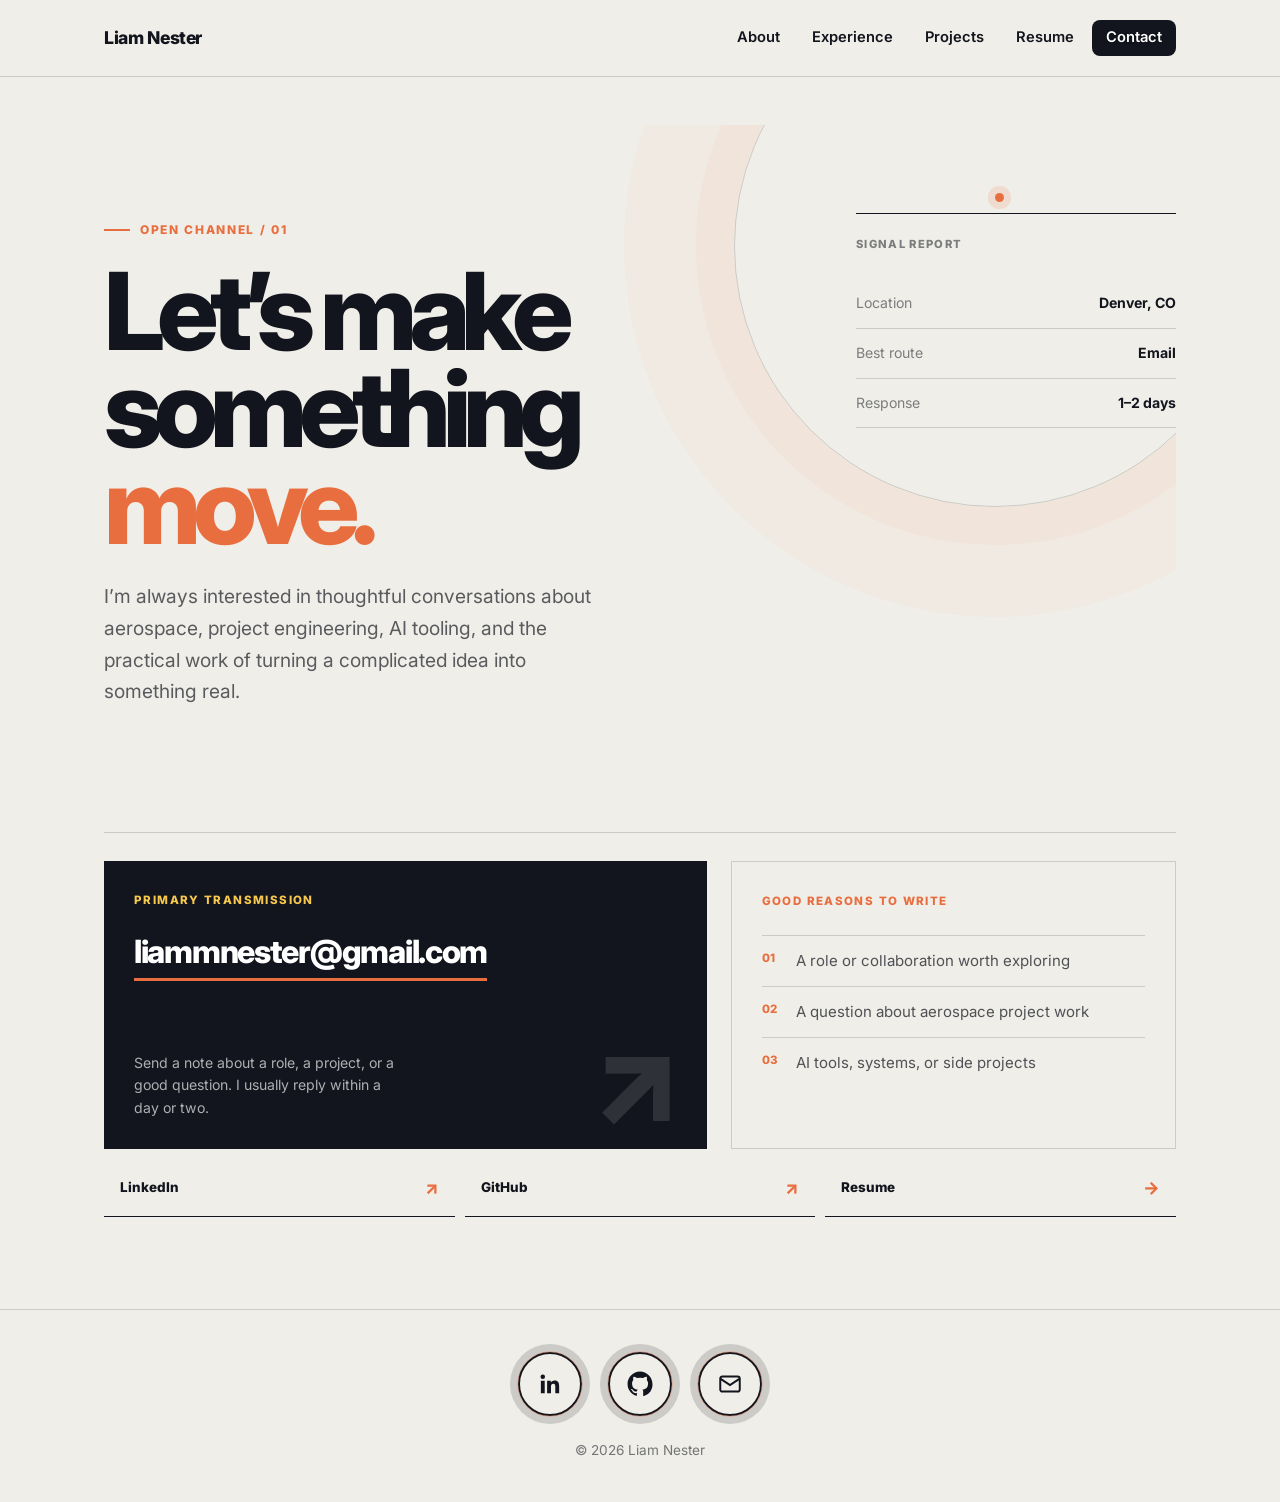
==== commit 3f9940c7: "Enlarge contact footer icons" ====
--- a/contact.html
+++ b/contact.html
@@ -298,8 +298,55 @@
     }
 
     .contact-page .site-footer { color: rgba(18, 21, 29, 0.56); }
-    .contact-page .site-footer .icon-link { border-color: var(--contact-line); color: var(--contact-ink); }
-    .contact-page .site-footer .icon-link:hover { color: #fff; background: var(--contact-orange); }
+    .contact-page .site-footer { padding-top: 42px; }
+    .contact-page .contact-footer-links {
+      gap: 26px;
+      margin-bottom: 8px;
+    }
+
+    .contact-page .contact-footer-links .icon-link {
+      position: relative;
+      width: 64px;
+      height: 64px;
+      border: 2px solid var(--contact-ink);
+      color: var(--contact-ink);
+      background: transparent;
+      box-shadow: 0 0 0 7px transparent, 0 0 0 8px var(--contact-line);
+      transition: color 180ms ease, background 180ms ease, border-color 180ms ease, transform 180ms ease, box-shadow 180ms ease;
+    }
+
+    .contact-page .contact-footer-links .icon-link::before {
+      content: "";
+      position: absolute;
+      inset: -8px;
+      border: 1px solid var(--contact-orange);
+      border-radius: 50%;
+      opacity: 0.45;
+      transform: scale(0.86);
+      transition: opacity 180ms ease, transform 180ms ease;
+    }
+
+    .contact-page .contact-footer-links .icon-link svg {
+      position: relative;
+      z-index: 1;
+      width: 26px;
+      height: 26px;
+    }
+
+    .contact-page .contact-footer-links .icon-link:hover,
+    .contact-page .contact-footer-links .icon-link:focus-visible {
+      color: #fff;
+      border-color: var(--contact-orange);
+      background: var(--contact-orange);
+      box-shadow: 0 0 0 7px rgba(232, 110, 63, 0.14), 0 0 0 8px var(--contact-orange);
+      transform: translateY(-4px);
+    }
+
+    .contact-page .contact-footer-links .icon-link:hover::before,
+    .contact-page .contact-footer-links .icon-link:focus-visible::before {
+      opacity: 0.9;
+      transform: scale(1.08);
+    }
 
     @media (max-width: 720px) {
       .contact-hero { grid-template-columns: 1fr; gap: 54px; min-height: auto; padding: 68px 0 60px; }
@@ -317,6 +364,9 @@
       .contact-reasons { padding: 24px; }
       .contact-links { grid-template-columns: 1fr; gap: 0; }
       .contact-link { min-height: 52px; }
+      .contact-page .contact-footer-links { gap: 20px; }
+      .contact-page .contact-footer-links .icon-link { width: 58px; height: 58px; }
+      .contact-page .contact-footer-links .icon-link svg { width: 24px; height: 24px; }
     }
 
     @media (prefers-color-scheme: dark) {
@@ -400,7 +450,7 @@
 
   <footer class="site-footer">
     <div class="wrap contact-shell">
-      <div class="icon-links icon-links--sm">
+      <div class="icon-links icon-links--sm contact-footer-links">
         <a class="icon-link" href="https://www.linkedin.com/in/liamnester/" target="_blank" rel="noopener noreferrer" aria-label="LinkedIn">
           <svg viewBox="0 0 24 24" fill="currentColor" aria-hidden="true"><path d="M20.45 20.45h-3.56v-5.57c0-1.33-.02-3.04-1.85-3.04-1.85 0-2.14 1.45-2.14 2.94v5.67H9.34V9h3.42v1.56h.05c.48-.9 1.64-1.85 3.37-1.85 3.6 0 4.27 2.37 4.27 5.45v6.29zM5.34 7.43a2.07 2.07 0 1 1 0-4.14 2.07 2.07 0 0 1 0 4.14zM7.12 20.45H3.56V9h3.56v11.45z"/></svg>
         </a>
